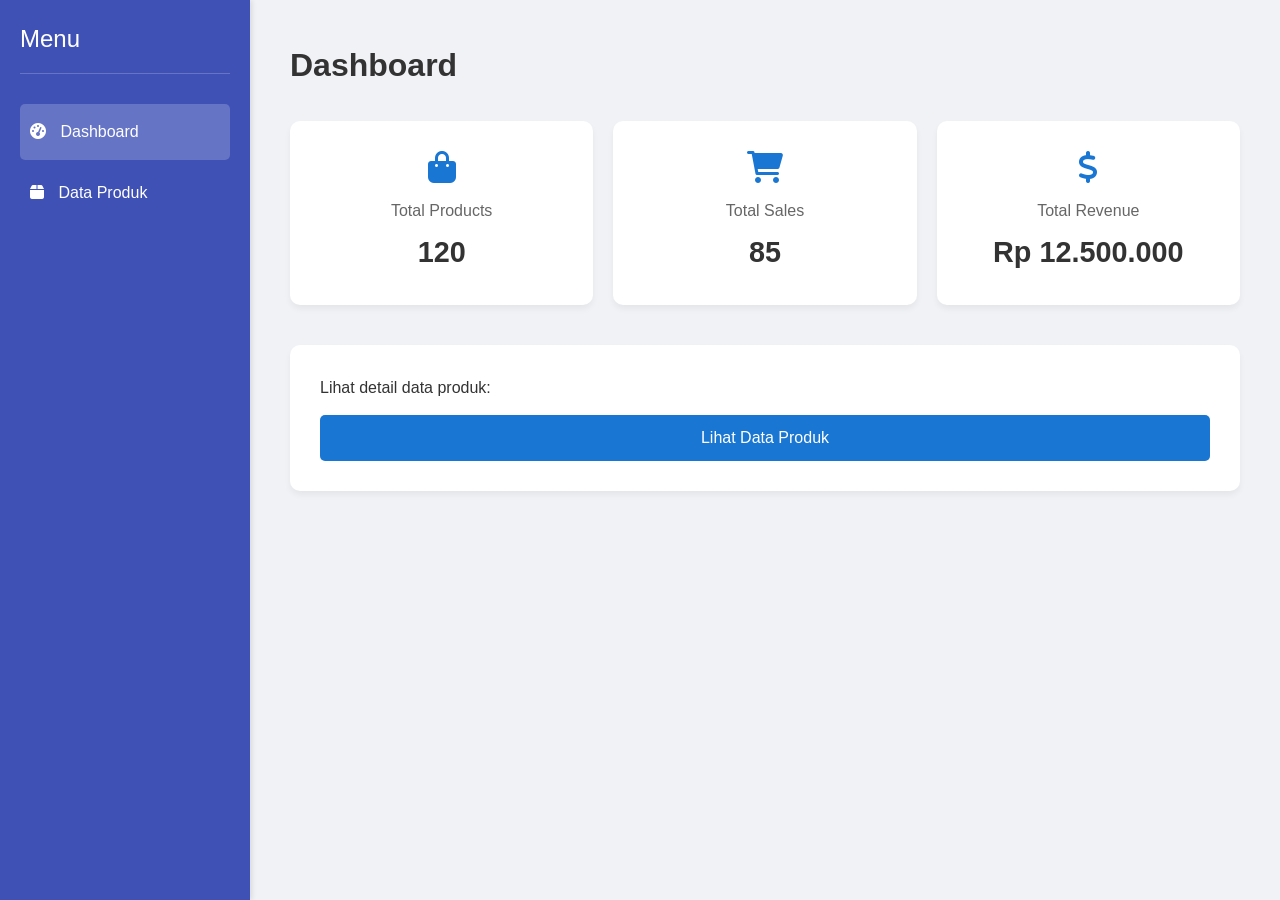
==== dashboard.html @ f4deb5ec "UTS Pemrograman Web 1" ====
<!DOCTYPE html>
<html lang="id">
<head>
    <meta charset="UTF-8">
    <meta name="viewport" content="width=device-width, initial-scale=1.0">
    <title>Dashboard - Pemrograman Web 1</title>
    <link rel="stylesheet" href="css/style.css">
    <link rel="stylesheet" href="https://cdnjs.cloudflare.com/ajax/libs/font-awesome/6.0.0-beta3/css/all.min.css">
</head>
<body>
    <div class="dashboard-container">
        <aside class="sidebar">
            <h2>Menu</h2>
            <ul>
                <li class="active"><a href="dashboard.html"><i class="fas fa-tachometer-alt"></i> Dashboard</a></li>
                <li><a href="products.html"><i class="fas fa-box"></i> Data Produk</a></li>
            </ul>
        </aside>

        <main class="main-content">
            <h1>Dashboard</h1>

            <div class="summary-cards">
                <div class="card">
                    <i class="fas fa-shopping-bag card-icon"></i>
                    <p class="card-title">Total Products</p>
                    <p class="card-value" id="totalProducts">0</p>
                </div>
                <div class="card">
                    <i class="fas fa-shopping-cart card-icon"></i>
                    <p class="card-title">Total Sales</p>
                    <p class="card-value" id="totalSales">0</p>
                </div>
                <div class="card">
                    <i class="fas fa-dollar-sign card-icon"></i>
                    <p class="card-title">Total Revenue</p>
                    <p class="card-value" id="totalRevenue">Rp 0</p>
                </div>
            </div>

            <div class="action-section">
                <p>Lihat detail data produk:</p>
                <a href="products.html" class="btn btn-primary">Lihat Data Produk</a>
            </div>
        </main>
    </div>

    <script src="js/script.js"></script>
</body>
</html>
---- css/style.css ----
/* --- Variabel Warna Global --- */
:root {
    --primary-color: #1976D2; /* Biru terang untuk tombol Login dan Primary */
    --secondary-color: #3F51B5; /* Biru gelap untuk Sidebar */
    --background-color: #f0f2f5; /* Background abu-abu muda */
    --card-background: #ffffff;
    --text-color: #333;
    --light-text: #666;
    --border-color: #ddd;
    --red-alert: #e57373;
}

* {
    box-sizing: border-box;
    margin: 0;
    padding: 0;
    font-family: 'Segoe UI', Tahoma, Geneva, Verdana, sans-serif;
}

body {
    background-color: var(--background-color);
    color: var(--text-color);
    line-height: 1.6;
}

.main-center-container {
    display: flex;
    justify-content: center;
    align-items: center;
    min-height: 100vh;
    background-color: var(--background-color);
}

.login-card-new {
    display: flex;
    width: 90%;
    max-width: 900px; 
    background-color: var(--card-background);
    border-radius: 15px;
    box-shadow: 0 10px 30px rgba(0, 0, 0, 0.1);
    overflow: hidden;
}

.card-left-design {
    flex: 1;
    background-image: url('/img/cafe.png'); 
    background-size: cover;
    background-position: center;
    background-repeat: no-repeat;
}

.card-right-form {
    flex: 1;
    padding: 50px 50px; 
    display: flex;
    flex-direction: column;
    justify-content: center;
}

.welcome-text {
    font-size: 2em;
    font-weight: 800;
    margin-bottom: 30px;
    color: var(--text-color);
}

.error-message {
    color: var(--red-alert);
    font-weight: bold;
    margin-bottom: 15px;
    text-align: center;
}

.input-group-new {
    display: flex;
    align-items: center;
    border: 1px solid var(--border-color);
    border-radius: 8px;
    margin-bottom: 20px;
    padding: 10px 15px;
}

.input-group-new i {
    color: var(--light-text);
    margin-right: 10px;
}

.input-group-new input {
    border: none;
    outline: none;
    flex-grow: 1;
    font-size: 1em;
    padding: 5px 0;
}

.forgot-password {
    text-align: right;
    display: block;
    color: var(--light-text);
    font-size: 0.9em;
    margin-bottom: 20px;
    text-decoration: none;
}

.btn {
    display: block;
    width: 100%;
    padding: 12px;
    border: none;
    border-radius: 8px;
    font-size: 1em;
    cursor: pointer;
    text-align: center;
    text-decoration: none;
    transition: background-color 0.3s ease;
}

.btn-login {
    background-color: var(--primary-color);
    color: white;
    font-weight: bold;
    margin-bottom: 25px;
}
.btn-login:hover {
    background-color: #1565C0;
}

.or-separator-new {
    text-align: center;
    margin: 10px 0;
    position: relative;
    color: var(--light-text);
    font-size: 0.9em;
}

.or-separator-new::before, .or-separator-new::after {
    content: '';
    position: absolute;
    top: 50%;
    width: 45%;
    height: 1px;
    background: var(--border-color);
}

.or-separator-new::before { left: 0; }
.or-separator-new::after { right: 0; }

.social-login-group {
    display: flex;
    justify-content: space-between;
    gap: 10px;
    margin-bottom: 30px;
}

.btn-social {
    width: 50%;
    background: white;
    border: 1px solid var(--border-color);
    color: var(--light-text);
    padding: 10px;
    border-radius: 8px;
    display: flex;
    align-items: center;
    justify-content: center;
    font-weight: 600;
}

.btn-social i {
    margin-right: 8px;
}

.signup-text {
    text-align: center;
    font-size: 0.9em;
}

.signup-text a {
    color: var(--primary-color);
    text-decoration: none;
    font-weight: bold;
}

/* Responsiveness Login */
@media (max-width: 768px) {
    .login-card-new {
        flex-direction: column;
        width: 95%;
        max-width: 450px;
    }
    .card-left-design {
        display: none; 
    }
    .card-right-form {
        padding: 40px 30px;
    }
    .social-login-group {
        flex-direction: column;
    }
    .btn-social {
        width: 100%;
        margin-bottom: 10px;
    }
}

.dashboard-container {
    display: flex;
    min-height: 100vh;
}

.sidebar {
    width: 250px;
    background-color: var(--secondary-color);
    color: white;
    padding: 20px;
    box-shadow: 2px 0 5px rgba(0,0,0,0.1);
}

.sidebar h2 {
    margin-bottom: 30px;
    font-weight: normal;
    font-size: 1.5em;
    border-bottom: 1px solid rgba(255,255,255,0.2);
    padding-bottom: 15px;
}

.sidebar ul {
    list-style: none;
}

.sidebar li a {
    display: block;
    color: white;
    text-decoration: none;
    padding: 15px 10px;
    margin-bottom: 5px;
    border-radius: 5px;
    transition: background-color 0.3s;
}

.sidebar li a i {
    margin-right: 10px;
}

.sidebar li.active a, .sidebar li a:hover {
    background-color: rgba(255,255,255,0.2);
}

.main-content {
    flex-grow: 1;
    padding: 40px;
}

.main-content h1 {
    font-size: 2em;
    margin-bottom: 30px;
    font-weight: bold;
}


.summary-cards {
    display: grid;
    grid-template-columns: repeat(auto-fit, minmax(250px, 1fr)); 
    gap: 20px;
    margin-bottom: 40px;
}

.card {
    background-color: var(--card-background);
    padding: 30px;
    border-radius: 10px;
    box-shadow: 0 4px 6px rgba(0,0,0,0.05);
    text-align: center;
}

.card-icon {
    font-size: 2em;
    color: var(--primary-color);
    margin-bottom: 15px;
}

.card-title {
    font-size: 1em;
    color: var(--light-text);
    margin-bottom: 5px;
}

.card-value {
    font-size: 1.8em;
    font-weight: bold;
    color: var(--text-color);
}

.action-section {
    background-color: var(--card-background);
    padding: 30px;
    border-radius: 10px;
    box-shadow: 0 4px 6px rgba(0,0,0,0.05);
}

.btn-primary {
    background-color: var(--primary-color);
    color: white;
    padding: 10px 20px;
    border-radius: 5px;
    text-decoration: none;
    display: inline-block;
    margin-top: 15px;
}

.btn-primary:hover {
    background-color: #1565C0;
}

.table-container {
    overflow-x: auto;
    background-color: var(--card-background);
    padding: 20px;
    border-radius: 10px;
    box-shadow: 0 4px 6px rgba(0,0,0,0.05);
}

#product-table {
    width: 100%;
    border-collapse: collapse;
    text-align: left;
}

#product-table th, #product-table td {
    padding: 12px 15px;
    border-bottom: 1px solid var(--border-color);
}

#product-table th {
    background-color: #f8f8f8;
    color: var(--text-color);
    font-weight: bold;
    text-transform: uppercase;
    font-size: 0.9em;
}

#product-table tbody tr:hover {
    background-color: #f1f1f1;
}

.action-buttons {
    display: flex;
    gap: 10px;
}

.btn-edit, .btn-delete {
    padding: 8px 12px;
    border: none;
    border-radius: 5px;
    cursor: pointer;
    font-size: 0.9em;
    transition: background-color 0.3s;
}

.btn-edit {
    background-color: #ffb74d; 
    color: white;
}

.btn-delete {
    background-color: var(--red-alert);
    color: white;
}

.btn-edit:hover {
    background-color: #ff9800;
}

.btn-delete:hover {
    background-color: #d32f2f;
}

@media (max-width: 768px) {
    .dashboard-container {
        flex-direction: column;
    }
    .sidebar {
        width: 100%;
        padding: 10px;
    }
    .sidebar h2 {
        text-align: center;
        margin-bottom: 10px;
        padding-bottom: 10px;
    }
    .sidebar ul {
        display: flex;
        justify-content: space-around;
        padding-left: 0;
    }
    .sidebar li a {
        padding: 10px 15px;
        text-align: center;
    }
    .main-content {
        padding: 20px;
    }
    .summary-cards {
        grid-template-columns: 1fr;
    }
}
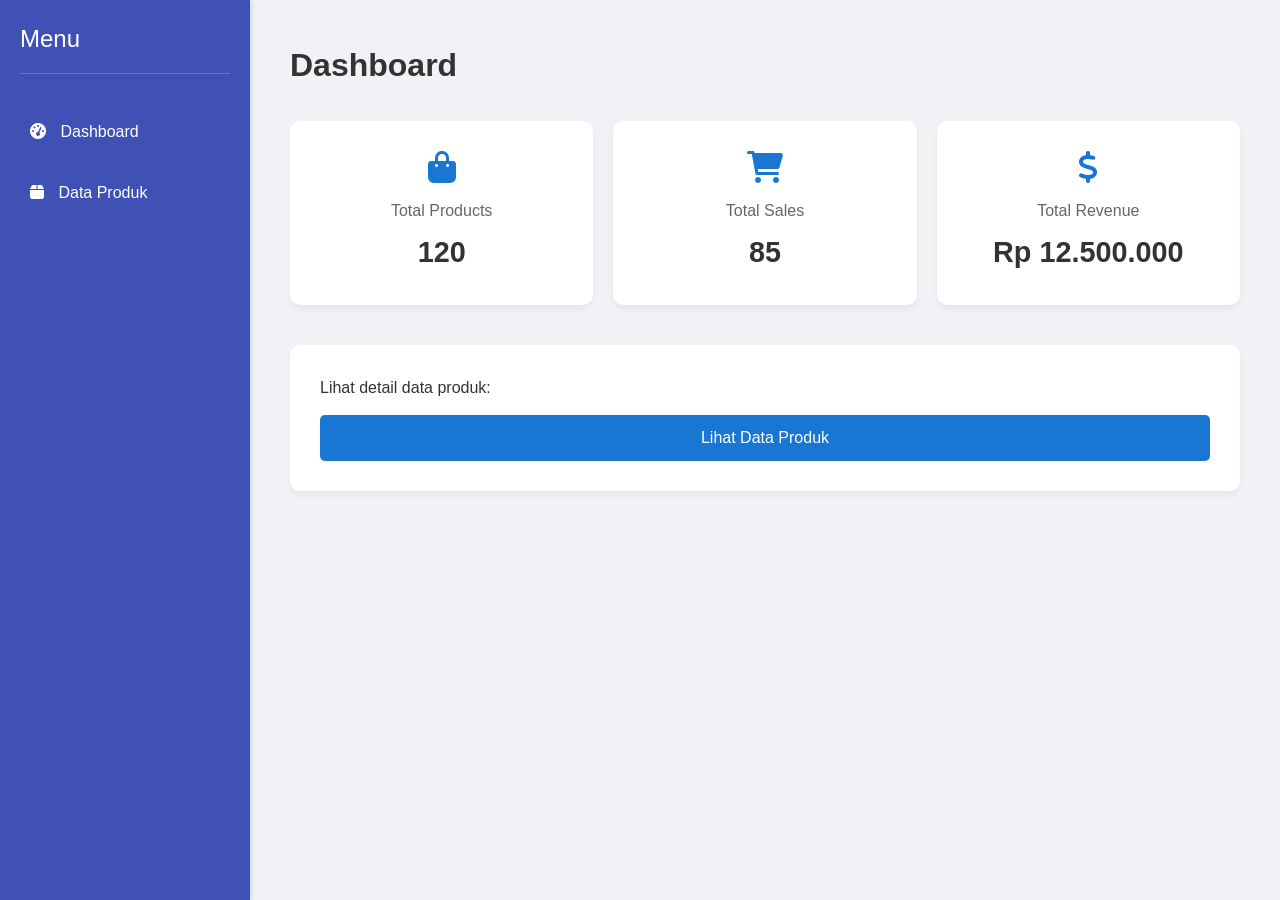
==== commit daa3defc: "Update links in dashboard.html for product page" ====
--- a/dashboard.html
+++ b/dashboard.html
@@ -12,8 +12,8 @@
         <aside class="sidebar">
             <h2>Menu</h2>
             <ul>
-                <li class="active"><a href="dashboard.html"><i class="fas fa-tachometer-alt"></i> Dashboard</a></li>
-                <li><a href="products.html"><i class="fas fa-box"></i> Data Produk</a></li>
+                <li><a href="dashboard.html"><i class="fas fa-tachometer-alt"></i> Dashboard</a></li>
+                <li><a href="product.html"><i class="fas fa-box"></i> Data Produk</a></li>
             </ul>
         </aside>
 
@@ -40,11 +40,11 @@
 
             <div class="action-section">
                 <p>Lihat detail data produk:</p>
-                <a href="products.html" class="btn btn-primary">Lihat Data Produk</a>
+                <a href="product.html" class="btn btn-primary">Lihat Data Produk</a>
             </div>
         </main>
     </div>
 
     <script src="js/script.js"></script>
 </body>
-</html>+</html>
